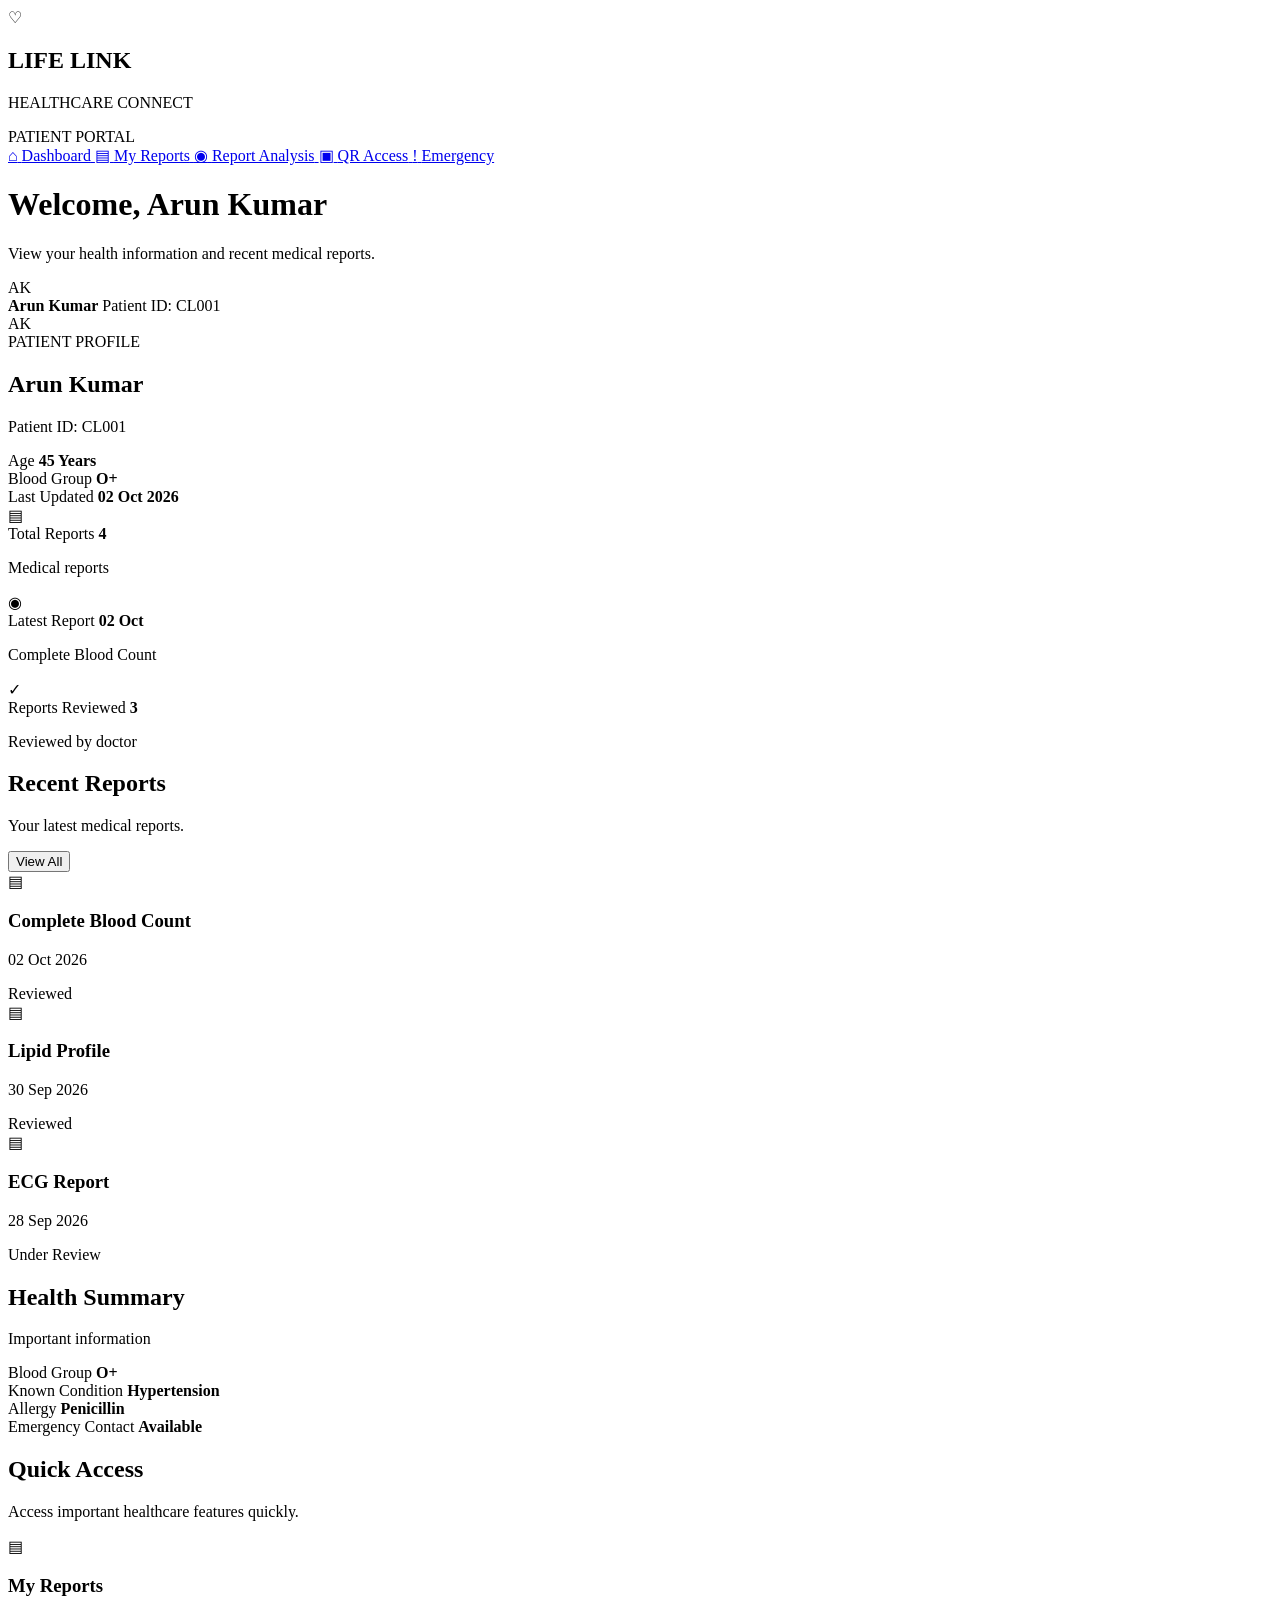
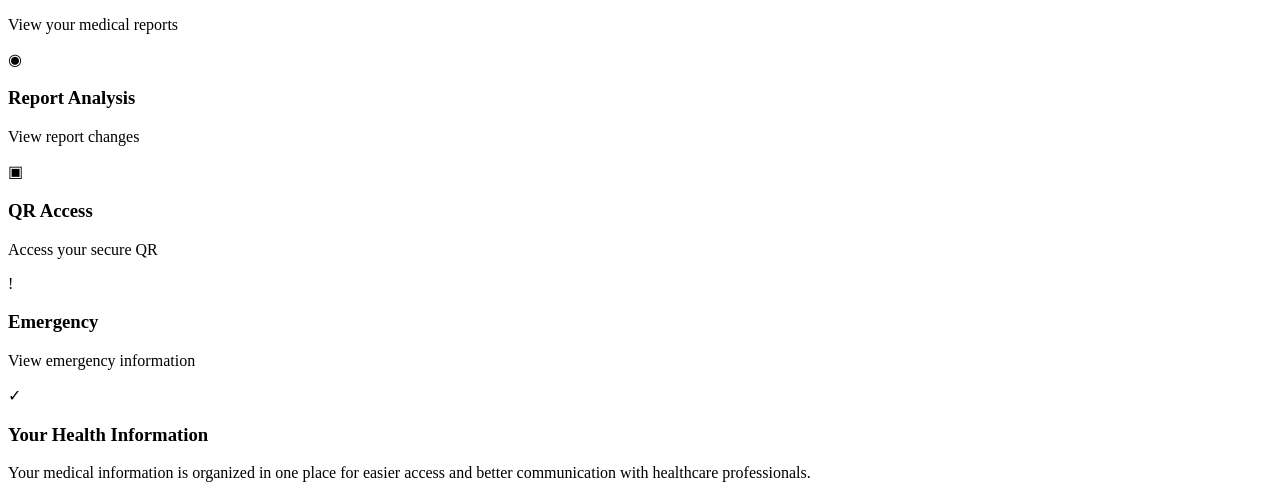
==== frontend/patient/dashboard.html @ 26da2025 "Add new changes" ====
<!DOCTYPE html>
<html lang="en">

<head>
    <meta charset="UTF-8">
    <meta name="viewport" content="width=device-width, initial-scale=1.0">

    <title>LIFE LINK | Patient Dashboard</title>

    <link rel="stylesheet" href="../css/patient-dashboard.css">
</head>

<body>

    <!-- SIDEBAR -->
    <aside class="sidebar">

        <div class="logo">

            <div class="logo-icon">♡</div>

            <div>
                <h2>LIFE LINK</h2>
                <p>HEALTHCARE CONNECT</p>
            </div>

        </div>

        <div class="portal-title">
            PATIENT PORTAL
        </div>

        <a href="dashboard.html" class="nav-item active">
            <span class="nav-icon">⌂</span>
            <span>Dashboard</span>
        </a>

        <a href="#" class="nav-item">
            <span class="nav-icon">▤</span>
            <span>My Reports</span>
        </a>

        <a href="#" class="nav-item">
            <span class="nav-icon">◉</span>
            <span>Report Analysis</span>
        </a>

        <a href="#" class="nav-item">
            <span class="nav-icon">▣</span>
            <span>QR Access</span>
        </a>

        <a href="#" class="nav-item">
            <span class="nav-icon">!</span>
            <span>Emergency</span>
        </a>

    </aside>


    <!-- MAIN CONTENT -->
    <main class="main">

        <!-- HEADER -->
        <header class="page-header">

            <div>
                <h1>Welcome, Arun Kumar</h1>
                <p>View your health information and recent medical reports.</p>
            </div>

            <div class="profile-box">

                <div class="profile-avatar">
                    AK
                </div>

                <div>
                    <strong>Arun Kumar</strong>
                    <span>Patient ID: CL001</span>
                </div>

            </div>

        </header>


        <!-- PROFILE CARD -->
        <section class="profile-card">

            <div class="profile-main">

                <div class="large-avatar">
                    AK
                </div>

                <div>

                    <span class="patient-label">
                        PATIENT PROFILE
                    </span>

                    <h2>Arun Kumar</h2>

                    <p>
                        Patient ID: CL001
                    </p>

                </div>

            </div>

            <div class="profile-details">

                <div>
                    <span>Age</span>
                    <strong>45 Years</strong>
                </div>

                <div>
                    <span>Blood Group</span>
                    <strong>O+</strong>
                </div>

                <div>
                    <span>Last Updated</span>
                    <strong>02 Oct 2026</strong>
                </div>

            </div>

        </section>


        <!-- SUMMARY CARDS -->
        <section class="summary-grid">

            <div class="summary-card">

                <div class="summary-icon">
                    ▤
                </div>

                <div>
                    <span>Total Reports</span>
                    <strong>4</strong>
                    <p>Medical reports</p>
                </div>

            </div>


            <div class="summary-card">

                <div class="summary-icon">
                    ◉
                </div>

                <div>
                    <span>Latest Report</span>
                    <strong>02 Oct</strong>
                    <p>Complete Blood Count</p>
                </div>

            </div>


            <div class="summary-card">

                <div class="summary-icon">
                    ✓
                </div>

                <div>
                    <span>Reports Reviewed</span>
                    <strong>3</strong>
                    <p>Reviewed by doctor</p>
                </div>

            </div>

        </section>


        <!-- MAIN GRID -->
        <section class="content-grid">


            <!-- RECENT REPORTS -->
            <div class="reports-card">

                <div class="card-header">

                    <div>
                        <h2>Recent Reports</h2>
                        <p>Your latest medical reports.</p>
                    </div>

                    <button onclick="viewReports()">
                        View All
                    </button>

                </div>


                <div class="report-item">

                    <div class="report-icon">
                        ▤
                    </div>

                    <div class="report-info">

                        <h3>Complete Blood Count</h3>

                        <p>
                            02 Oct 2026
                        </p>

                    </div>

                    <span class="status reviewed">
                        Reviewed
                    </span>

                </div>


                <div class="report-item">

                    <div class="report-icon">
                        ▤
                    </div>

                    <div class="report-info">

                        <h3>Lipid Profile</h3>

                        <p>
                            30 Sep 2026
                        </p>

                    </div>

                    <span class="status reviewed">
                        Reviewed
                    </span>

                </div>


                <div class="report-item">

                    <div class="report-icon">
                        ▤
                    </div>

                    <div class="report-info">

                        <h3>ECG Report</h3>

                        <p>
                            28 Sep 2026
                        </p>

                    </div>

                    <span class="status pending">
                        Under Review
                    </span>

                </div>

            </div>


            <!-- HEALTH SUMMARY -->
            <div class="health-card">

                <div class="card-header">

                    <div>
                        <h2>Health Summary</h2>
                        <p>Important information</p>
                    </div>

                </div>


                <div class="health-item">

                    <span>
                        Blood Group
                    </span>

                    <strong>
                        O+
                    </strong>

                </div>


                <div class="health-item">

                    <span>
                        Known Condition
                    </span>

                    <strong>
                        Hypertension
                    </strong>

                </div>


                <div class="health-item">

                    <span>
                        Allergy
                    </span>

                    <strong>
                        Penicillin
                    </strong>

                </div>


                <div class="health-item">

                    <span>
                        Emergency Contact
                    </span>

                    <strong>
                        Available
                    </strong>

                </div>

            </div>

        </section>


        <!-- QUICK ACTIONS -->
        <section class="quick-section">

            <div class="section-title">

                <h2>Quick Access</h2>

                <p>
                    Access important healthcare features quickly.
                </p>

            </div>


            <div class="quick-grid">

                <div class="quick-card" onclick="viewReports()">

                    <div class="quick-icon">
                        ▤
                    </div>

                    <div>
                        <h3>My Reports</h3>
                        <p>View your medical reports</p>
                    </div>

                </div>


                <div class="quick-card">

                    <div class="quick-icon">
                        ◉
                    </div>

                    <div>
                        <h3>Report Analysis</h3>
                        <p>View report changes</p>
                    </div>

                </div>


                <div class="quick-card">

                    <div class="quick-icon">
                        ▣
                    </div>

                    <div>
                        <h3>QR Access</h3>
                        <p>Access your secure QR</p>
                    </div>

                </div>


                <div class="quick-card emergency">

                    <div class="quick-icon">
                        !
                    </div>

                    <div>
                        <h3>Emergency</h3>
                        <p>View emergency information</p>
                    </div>

                </div>

            </div>

        </section>


        <!-- NOTICE -->
        <section class="notice-card">

            <div class="notice-icon">
                ✓
            </div>

            <div>

                <h3>
                    Your Health Information
                </h3>

                <p>
                    Your medical information is organized in one place
                    for easier access and better communication with
                    healthcare professionals.
                </p>

            </div>

        </section>

    </main>


    <script>

        function viewReports() {
            alert("My Reports page will open here.");
        }

    </script>

</body>

</html>
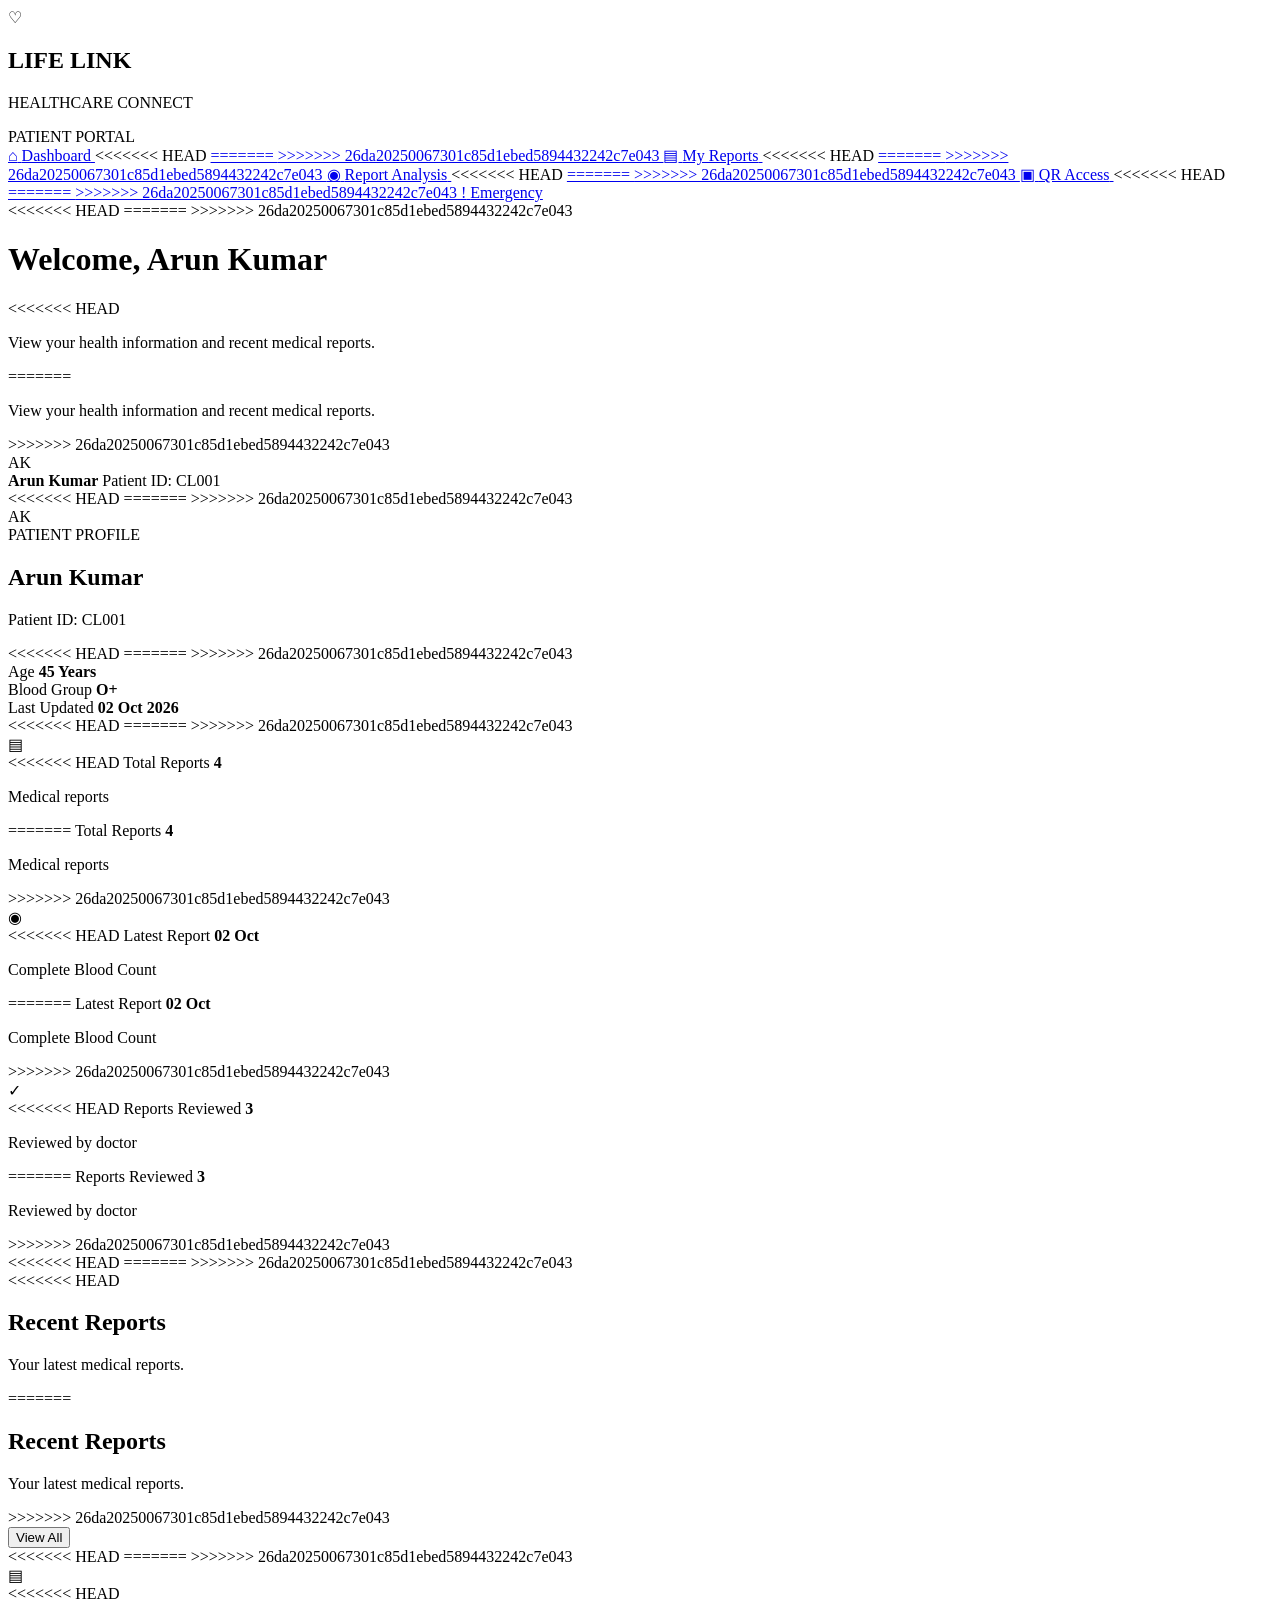
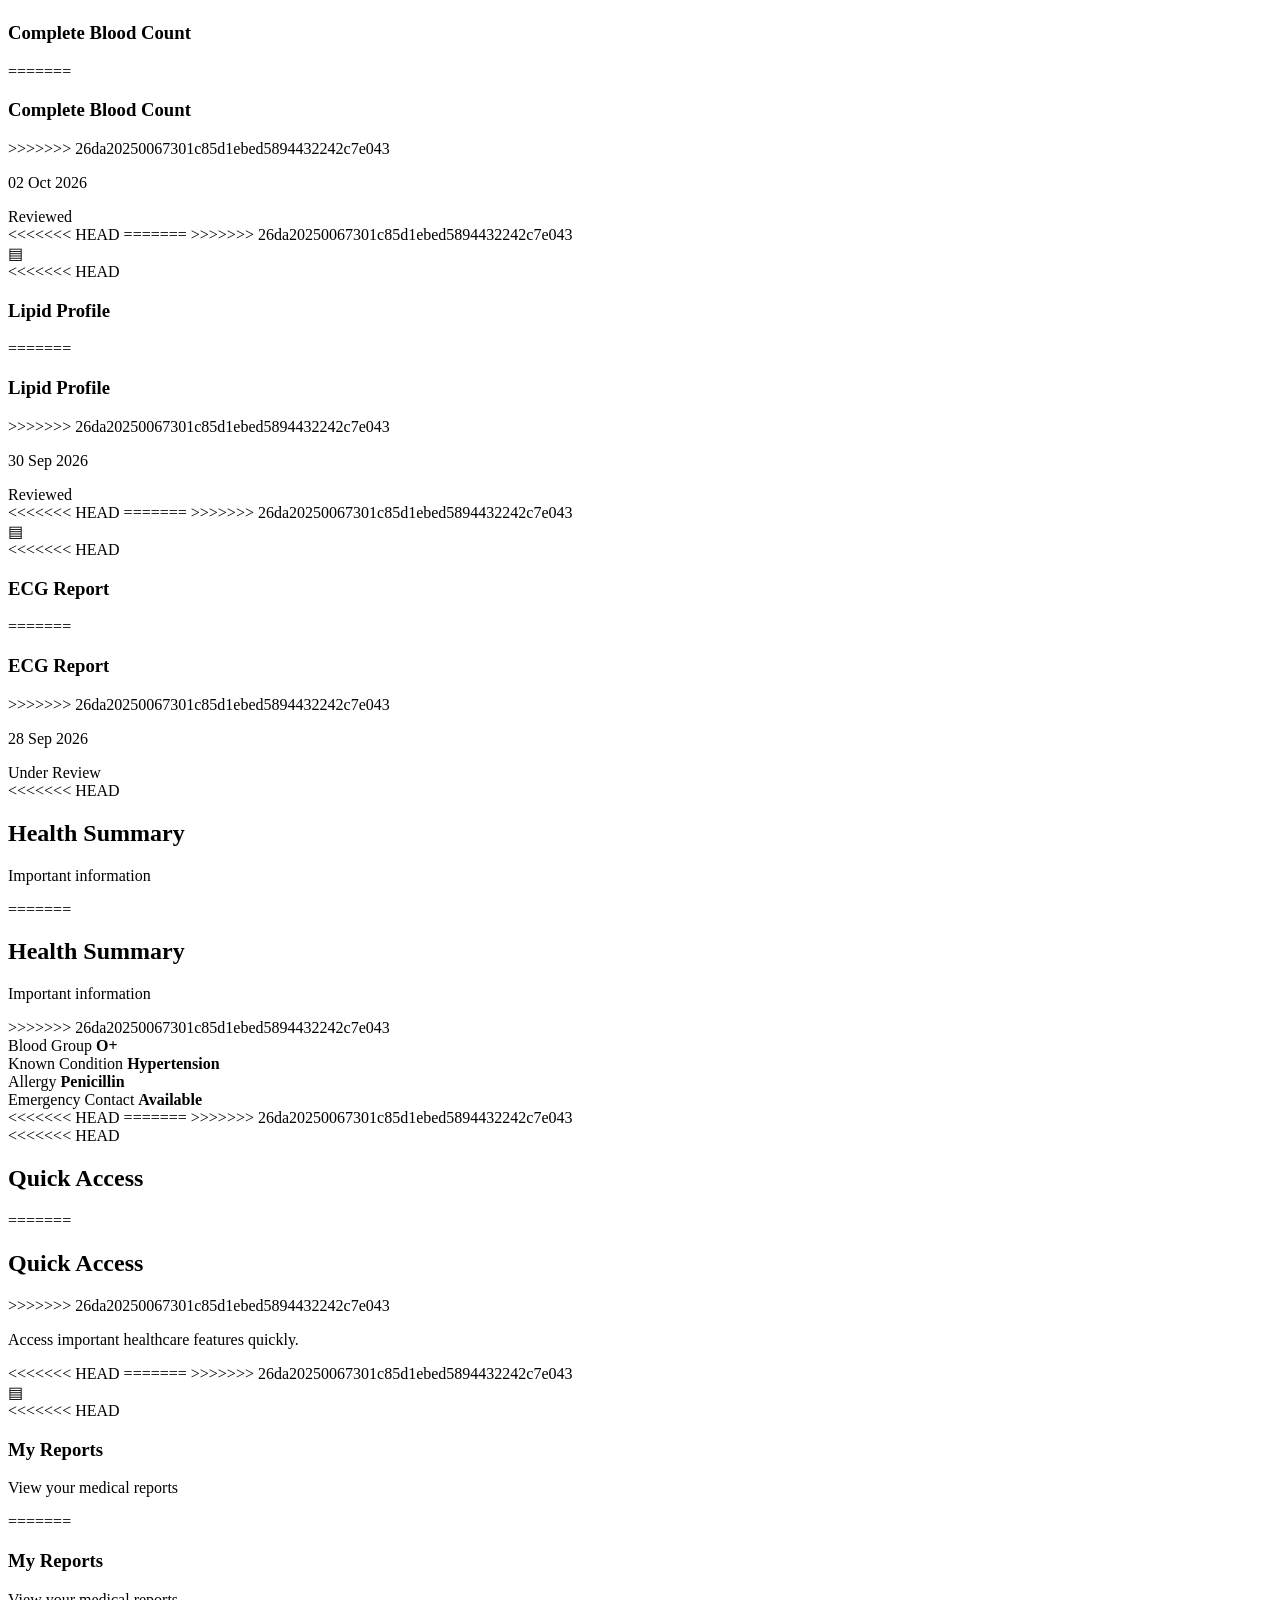
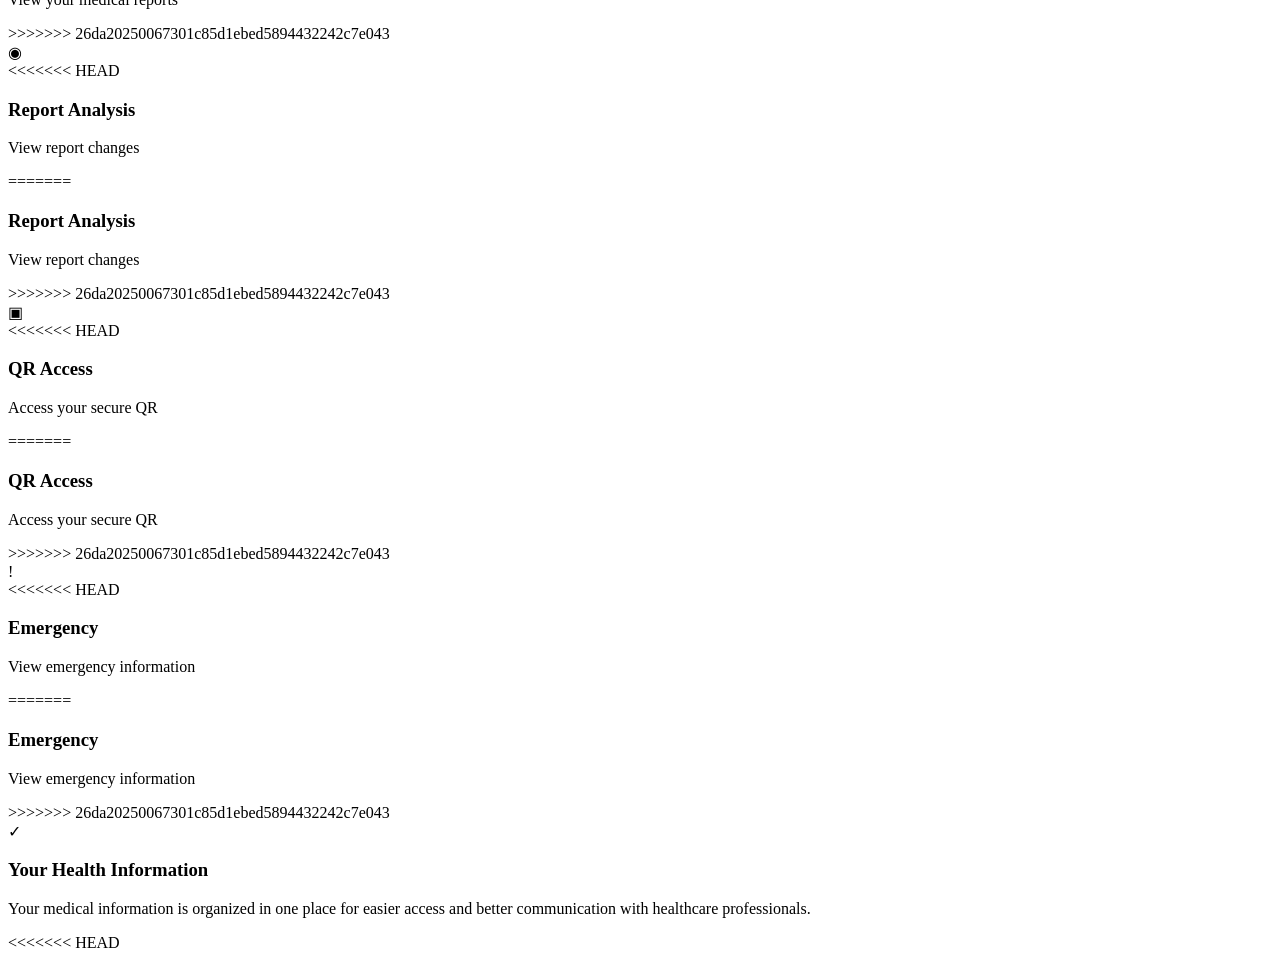
==== commit d94c1fff: "add" ====
--- a/frontend/patient/dashboard.html
+++ b/frontend/patient/dashboard.html
@@ -35,22 +35,38 @@
             <span>Dashboard</span>
         </a>
 
+<<<<<<< HEAD
+        <a href="reports.html" class="nav-item">
+=======
         <a href="#" class="nav-item">
+>>>>>>> 26da20250067301c85d1ebed5894432242c7e043
             <span class="nav-icon">▤</span>
             <span>My Reports</span>
         </a>
 
+<<<<<<< HEAD
+        <a href="analysis.html" class="nav-item">
+=======
         <a href="#" class="nav-item">
+>>>>>>> 26da20250067301c85d1ebed5894432242c7e043
             <span class="nav-icon">◉</span>
             <span>Report Analysis</span>
         </a>
 
+<<<<<<< HEAD
+        <a href="qr.html" class="nav-item">
+=======
         <a href="#" class="nav-item">
+>>>>>>> 26da20250067301c85d1ebed5894432242c7e043
             <span class="nav-icon">▣</span>
             <span>QR Access</span>
         </a>
 
+<<<<<<< HEAD
+        <a href="emergency.html" class="nav-item">
+=======
         <a href="#" class="nav-item">
+>>>>>>> 26da20250067301c85d1ebed5894432242c7e043
             <span class="nav-icon">!</span>
             <span>Emergency</span>
         </a>
@@ -61,14 +77,29 @@
     <!-- MAIN CONTENT -->
     <main class="main">
 
+<<<<<<< HEAD
+
+        <!-- PAGE HEADER -->
+=======
         <!-- HEADER -->
+>>>>>>> 26da20250067301c85d1ebed5894432242c7e043
         <header class="page-header">
 
             <div>
                 <h1>Welcome, Arun Kumar</h1>
+<<<<<<< HEAD
+
+                <p>
+                    View your health information and recent medical reports.
+                </p>
+            </div>
+
+
+=======
                 <p>View your health information and recent medical reports.</p>
             </div>
 
+>>>>>>> 26da20250067301c85d1ebed5894432242c7e043
             <div class="profile-box">
 
                 <div class="profile-avatar">
@@ -85,7 +116,11 @@
         </header>
 
 
+<<<<<<< HEAD
+        <!-- PATIENT PROFILE -->
+=======
         <!-- PROFILE CARD -->
+>>>>>>> 26da20250067301c85d1ebed5894432242c7e043
         <section class="profile-card">
 
             <div class="profile-main">
@@ -110,6 +145,10 @@
 
             </div>
 
+<<<<<<< HEAD
+
+=======
+>>>>>>> 26da20250067301c85d1ebed5894432242c7e043
             <div class="profile-details">
 
                 <div>
@@ -135,6 +174,10 @@
         <!-- SUMMARY CARDS -->
         <section class="summary-grid">
 
+<<<<<<< HEAD
+
+=======
+>>>>>>> 26da20250067301c85d1ebed5894432242c7e043
             <div class="summary-card">
 
                 <div class="summary-icon">
@@ -142,9 +185,21 @@
                 </div>
 
                 <div>
+<<<<<<< HEAD
+
+                    <span>Total Reports</span>
+
+                    <strong>4</strong>
+
+                    <p>
+                        Medical reports
+                    </p>
+
+=======
                     <span>Total Reports</span>
                     <strong>4</strong>
                     <p>Medical reports</p>
+>>>>>>> 26da20250067301c85d1ebed5894432242c7e043
                 </div>
 
             </div>
@@ -157,9 +212,21 @@
                 </div>
 
                 <div>
+<<<<<<< HEAD
+
+                    <span>Latest Report</span>
+
+                    <strong>02 Oct</strong>
+
+                    <p>
+                        Complete Blood Count
+                    </p>
+
+=======
                     <span>Latest Report</span>
                     <strong>02 Oct</strong>
                     <p>Complete Blood Count</p>
+>>>>>>> 26da20250067301c85d1ebed5894432242c7e043
                 </div>
 
             </div>
@@ -172,9 +239,21 @@
                 </div>
 
                 <div>
+<<<<<<< HEAD
+
+                    <span>Reports Reviewed</span>
+
+                    <strong>3</strong>
+
+                    <p>
+                        Reviewed by doctor
+                    </p>
+
+=======
                     <span>Reports Reviewed</span>
                     <strong>3</strong>
                     <p>Reviewed by doctor</p>
+>>>>>>> 26da20250067301c85d1ebed5894432242c7e043
                 </div>
 
             </div>
@@ -182,7 +261,11 @@
         </section>
 
 
+<<<<<<< HEAD
+        <!-- CONTENT GRID -->
+=======
         <!-- MAIN GRID -->
+>>>>>>> 26da20250067301c85d1ebed5894432242c7e043
         <section class="content-grid">
 
 
@@ -192,8 +275,20 @@
                 <div class="card-header">
 
                     <div>
+<<<<<<< HEAD
+
+                        <h2>
+                            Recent Reports
+                        </h2>
+
+                        <p>
+                            Your latest medical reports.
+                        </p>
+
+=======
                         <h2>Recent Reports</h2>
                         <p>Your latest medical reports.</p>
+>>>>>>> 26da20250067301c85d1ebed5894432242c7e043
                     </div>
 
                     <button onclick="viewReports()">
@@ -203,6 +298,10 @@
                 </div>
 
 
+<<<<<<< HEAD
+                <!-- REPORT 1 -->
+=======
+>>>>>>> 26da20250067301c85d1ebed5894432242c7e043
                 <div class="report-item">
 
                     <div class="report-icon">
@@ -211,7 +310,13 @@
 
                     <div class="report-info">
 
+<<<<<<< HEAD
+                        <h3>
+                            Complete Blood Count
+                        </h3>
+=======
                         <h3>Complete Blood Count</h3>
+>>>>>>> 26da20250067301c85d1ebed5894432242c7e043
 
                         <p>
                             02 Oct 2026
@@ -226,6 +331,10 @@
                 </div>
 
 
+<<<<<<< HEAD
+                <!-- REPORT 2 -->
+=======
+>>>>>>> 26da20250067301c85d1ebed5894432242c7e043
                 <div class="report-item">
 
                     <div class="report-icon">
@@ -234,7 +343,13 @@
 
                     <div class="report-info">
 
+<<<<<<< HEAD
+                        <h3>
+                            Lipid Profile
+                        </h3>
+=======
                         <h3>Lipid Profile</h3>
+>>>>>>> 26da20250067301c85d1ebed5894432242c7e043
 
                         <p>
                             30 Sep 2026
@@ -249,6 +364,10 @@
                 </div>
 
 
+<<<<<<< HEAD
+                <!-- REPORT 3 -->
+=======
+>>>>>>> 26da20250067301c85d1ebed5894432242c7e043
                 <div class="report-item">
 
                     <div class="report-icon">
@@ -257,7 +376,13 @@
 
                     <div class="report-info">
 
+<<<<<<< HEAD
+                        <h3>
+                            ECG Report
+                        </h3>
+=======
                         <h3>ECG Report</h3>
+>>>>>>> 26da20250067301c85d1ebed5894432242c7e043
 
                         <p>
                             28 Sep 2026
@@ -280,8 +405,20 @@
                 <div class="card-header">
 
                     <div>
+<<<<<<< HEAD
+
+                        <h2>
+                            Health Summary
+                        </h2>
+
+                        <p>
+                            Important information
+                        </p>
+
+=======
                         <h2>Health Summary</h2>
                         <p>Important information</p>
+>>>>>>> 26da20250067301c85d1ebed5894432242c7e043
                     </div>
 
                 </div>
@@ -343,12 +480,22 @@
         </section>
 
 
+<<<<<<< HEAD
+        <!-- QUICK ACCESS -->
+=======
         <!-- QUICK ACTIONS -->
+>>>>>>> 26da20250067301c85d1ebed5894432242c7e043
         <section class="quick-section">
 
             <div class="section-title">
 
+<<<<<<< HEAD
+                <h2>
+                    Quick Access
+                </h2>
+=======
                 <h2>Quick Access</h2>
+>>>>>>> 26da20250067301c85d1ebed5894432242c7e043
 
                 <p>
                     Access important healthcare features quickly.
@@ -359,6 +506,10 @@
 
             <div class="quick-grid">
 
+<<<<<<< HEAD
+
+=======
+>>>>>>> 26da20250067301c85d1ebed5894432242c7e043
                 <div class="quick-card" onclick="viewReports()">
 
                     <div class="quick-icon">
@@ -366,8 +517,20 @@
                     </div>
 
                     <div>
+<<<<<<< HEAD
+
+                        <h3>
+                            My Reports
+                        </h3>
+
+                        <p>
+                            View your medical reports
+                        </p>
+
+=======
                         <h3>My Reports</h3>
                         <p>View your medical reports</p>
+>>>>>>> 26da20250067301c85d1ebed5894432242c7e043
                     </div>
 
                 </div>
@@ -380,8 +543,20 @@
                     </div>
 
                     <div>
+<<<<<<< HEAD
+
+                        <h3>
+                            Report Analysis
+                        </h3>
+
+                        <p>
+                            View report changes
+                        </p>
+
+=======
                         <h3>Report Analysis</h3>
                         <p>View report changes</p>
+>>>>>>> 26da20250067301c85d1ebed5894432242c7e043
                     </div>
 
                 </div>
@@ -394,8 +569,20 @@
                     </div>
 
                     <div>
+<<<<<<< HEAD
+
+                        <h3>
+                            QR Access
+                        </h3>
+
+                        <p>
+                            Access your secure QR
+                        </p>
+
+=======
                         <h3>QR Access</h3>
                         <p>Access your secure QR</p>
+>>>>>>> 26da20250067301c85d1ebed5894432242c7e043
                     </div>
 
                 </div>
@@ -408,8 +595,20 @@
                     </div>
 
                     <div>
+<<<<<<< HEAD
+
+                        <h3>
+                            Emergency
+                        </h3>
+
+                        <p>
+                            View emergency information
+                        </p>
+
+=======
                         <h3>Emergency</h3>
                         <p>View emergency information</p>
+>>>>>>> 26da20250067301c85d1ebed5894432242c7e043
                     </div>
 
                 </div>
@@ -445,10 +644,20 @@
     </main>
 
 
+<<<<<<< HEAD
+    <!-- JAVASCRIPT -->
+    <script>
+
+        function viewReports() {
+
+            window.location.href = "reports.html";
+
+=======
     <script>
 
         function viewReports() {
             alert("My Reports page will open here.");
+>>>>>>> 26da20250067301c85d1ebed5894432242c7e043
         }
 
     </script>
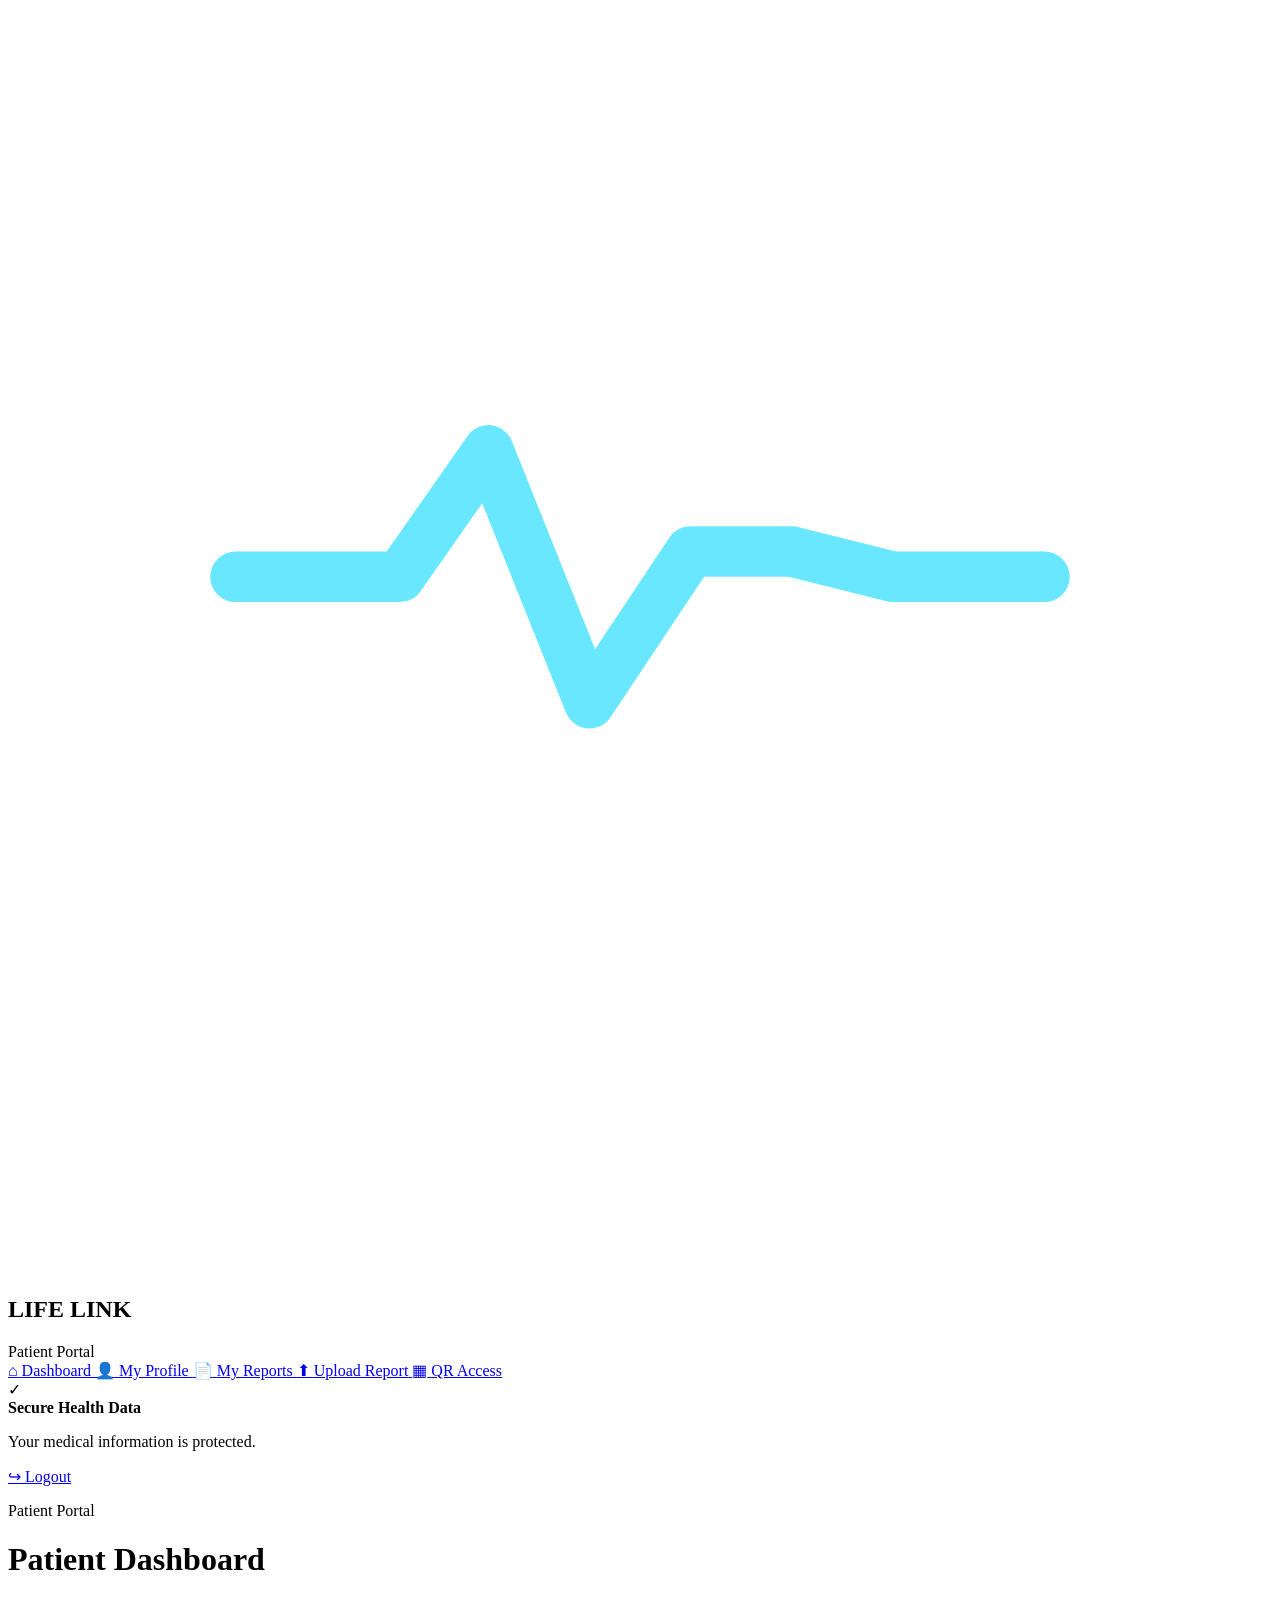
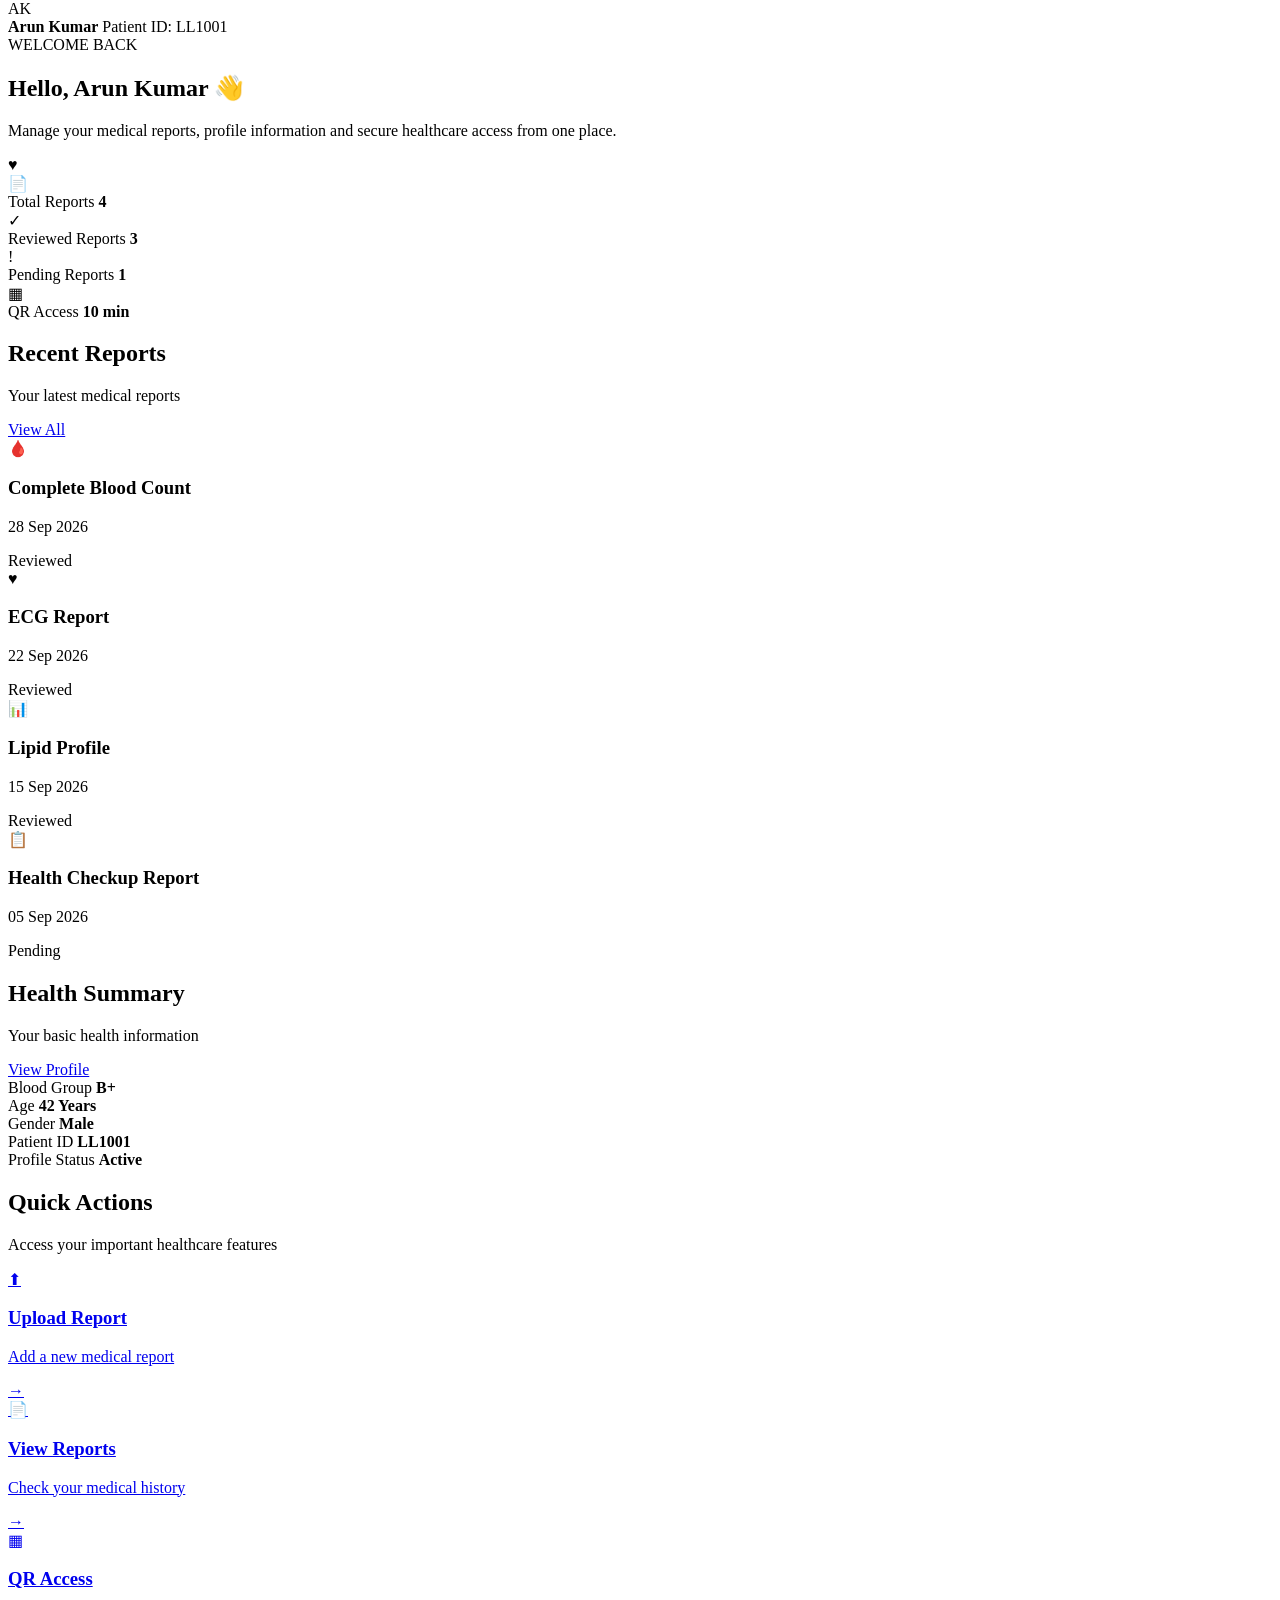
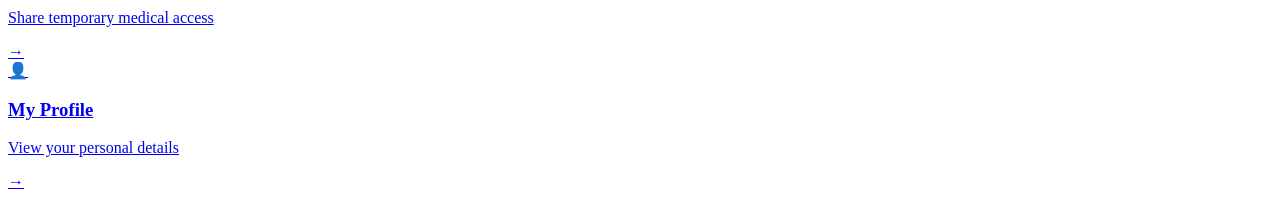
==== commit 7d43548c: "add" ====
--- a/frontend/patient/dashboard.html
+++ b/frontend/patient/dashboard.html
@@ -1,667 +1,416 @@
 <!DOCTYPE html>
 <html lang="en">
-
 <head>
     <meta charset="UTF-8">
     <meta name="viewport" content="width=device-width, initial-scale=1.0">
 
     <title>LIFE LINK | Patient Dashboard</title>
 
+    <link rel="stylesheet" href="../css/patient.css">
     <link rel="stylesheet" href="../css/patient-dashboard.css">
 </head>
 
 <body>
 
-    <!-- SIDEBAR -->
-    <aside class="sidebar">
-
-        <div class="logo">
-
-            <div class="logo-icon">♡</div>
-
-            <div>
-                <h2>LIFE LINK</h2>
-                <p>HEALTHCARE CONNECT</p>
-            </div>
-
-        </div>
-
-        <div class="portal-title">
-            PATIENT PORTAL
-        </div>
+<!-- ================= SIDEBAR ================= -->
+
+<aside class="sidebar">
+
+    <div class="brand">
+
+        <div class="brand-logo">
+            <svg viewBox="0 0 100 100">
+                <path
+                    d="M50 82
+                    C45 76 18 60 14 38
+                    C10 18 31 8 50 27
+                    C69 8 90 18 86 38
+                    C82 60 55 76 50 82Z"
+                    fill="none"
+                    stroke="white"
+                    stroke-width="6"
+                />
+
+                <polyline
+                    points="18,45 31,45 38,35 46,55 54,43 62,43 70,45 82,45"
+                    fill="none"
+                    stroke="#69E7FF"
+                    stroke-width="4"
+                    stroke-linecap="round"
+                    stroke-linejoin="round"
+                />
+            </svg>
+        </div>
+
+        <div class="brand-text">
+            <h2>LIFE LINK</h2>
+            <span>Patient Portal</span>
+        </div>
+
+    </div>
+
+
+    <nav class="sidebar-nav">
 
         <a href="dashboard.html" class="nav-item active">
             <span class="nav-icon">⌂</span>
             <span>Dashboard</span>
         </a>
 
-<<<<<<< HEAD
+        <a href="profile.html" class="nav-item">
+            <span class="nav-icon">👤</span>
+            <span>My Profile</span>
+        </a>
+
         <a href="reports.html" class="nav-item">
-=======
-        <a href="#" class="nav-item">
->>>>>>> 26da20250067301c85d1ebed5894432242c7e043
-            <span class="nav-icon">▤</span>
+            <span class="nav-icon">📄</span>
             <span>My Reports</span>
         </a>
 
-<<<<<<< HEAD
-        <a href="analysis.html" class="nav-item">
-=======
-        <a href="#" class="nav-item">
->>>>>>> 26da20250067301c85d1ebed5894432242c7e043
-            <span class="nav-icon">◉</span>
-            <span>Report Analysis</span>
+        <a href="upload-report.html" class="nav-item">
+            <span class="nav-icon">⬆</span>
+            <span>Upload Report</span>
         </a>
 
-<<<<<<< HEAD
-        <a href="qr.html" class="nav-item">
-=======
-        <a href="#" class="nav-item">
->>>>>>> 26da20250067301c85d1ebed5894432242c7e043
-            <span class="nav-icon">▣</span>
+        <a href="qr-access.html" class="nav-item">
+            <span class="nav-icon">▦</span>
             <span>QR Access</span>
         </a>
 
-<<<<<<< HEAD
-        <a href="emergency.html" class="nav-item">
-=======
-        <a href="#" class="nav-item">
->>>>>>> 26da20250067301c85d1ebed5894432242c7e043
-            <span class="nav-icon">!</span>
-            <span>Emergency</span>
-        </a>
-
-    </aside>
-
-
-    <!-- MAIN CONTENT -->
-    <main class="main">
-
-<<<<<<< HEAD
-
-        <!-- PAGE HEADER -->
-=======
-        <!-- HEADER -->
->>>>>>> 26da20250067301c85d1ebed5894432242c7e043
-        <header class="page-header">
-
-            <div>
-                <h1>Welcome, Arun Kumar</h1>
-<<<<<<< HEAD
-
-                <p>
-                    View your health information and recent medical reports.
-                </p>
-            </div>
-
-
-=======
-                <p>View your health information and recent medical reports.</p>
-            </div>
-
->>>>>>> 26da20250067301c85d1ebed5894432242c7e043
-            <div class="profile-box">
-
-                <div class="profile-avatar">
-                    AK
-                </div>
-
-                <div>
-                    <strong>Arun Kumar</strong>
-                    <span>Patient ID: CL001</span>
-                </div>
-
-            </div>
-
-        </header>
-
-
-<<<<<<< HEAD
-        <!-- PATIENT PROFILE -->
-=======
-        <!-- PROFILE CARD -->
->>>>>>> 26da20250067301c85d1ebed5894432242c7e043
-        <section class="profile-card">
-
-            <div class="profile-main">
-
-                <div class="large-avatar">
-                    AK
-                </div>
-
-                <div>
-
-                    <span class="patient-label">
-                        PATIENT PROFILE
-                    </span>
-
-                    <h2>Arun Kumar</h2>
-
-                    <p>
-                        Patient ID: CL001
-                    </p>
-
-                </div>
-
-            </div>
-
-<<<<<<< HEAD
-
-=======
->>>>>>> 26da20250067301c85d1ebed5894432242c7e043
-            <div class="profile-details">
-
-                <div>
+    </nav>
+
+
+    <div class="secure-box">
+
+        <div class="secure-icon">✓</div>
+
+        <div>
+            <strong>Secure Health Data</strong>
+            <p>Your medical information is protected.</p>
+        </div>
+
+    </div>
+
+
+    <a href="../patient-login.html" class="logout-btn">
+        <span>↪</span>
+        Logout
+    </a>
+
+</aside>
+
+
+<!-- ================= MAIN ================= -->
+
+<main class="main-content">
+
+    <!-- TOP BAR -->
+
+    <header class="topbar">
+
+        <div>
+            <p class="welcome-small">Patient Portal</p>
+            <h1>Patient Dashboard</h1>
+        </div>
+
+        <div class="patient-mini">
+
+            <div class="mini-avatar">AK</div>
+
+            <div>
+                <strong>Arun Kumar</strong>
+                <span>Patient ID: LL1001</span>
+            </div>
+
+        </div>
+
+    </header>
+
+
+    <!-- WELCOME -->
+
+    <section class="welcome-banner">
+
+        <div class="welcome-content">
+
+            <span class="banner-label">WELCOME BACK</span>
+
+            <h2>Hello, Arun Kumar 👋</h2>
+
+            <p>
+                Manage your medical reports, profile information
+                and secure healthcare access from one place.
+            </p>
+
+        </div>
+
+        <div class="health-icon">
+            ♥
+        </div>
+
+    </section>
+
+
+    <!-- STATISTICS -->
+
+    <section class="stats-grid">
+
+        <div class="stat-card">
+            <div class="stat-icon blue">📄</div>
+
+            <div>
+                <span>Total Reports</span>
+                <strong>4</strong>
+            </div>
+        </div>
+
+
+        <div class="stat-card">
+            <div class="stat-icon green">✓</div>
+
+            <div>
+                <span>Reviewed Reports</span>
+                <strong>3</strong>
+            </div>
+        </div>
+
+
+        <div class="stat-card">
+            <div class="stat-icon orange">!</div>
+
+            <div>
+                <span>Pending Reports</span>
+                <strong>1</strong>
+            </div>
+        </div>
+
+
+        <div class="stat-card">
+            <div class="stat-icon cyan">▦</div>
+
+            <div>
+                <span>QR Access</span>
+                <strong>10 min</strong>
+            </div>
+        </div>
+
+    </section>
+
+
+    <!-- DASHBOARD CONTENT -->
+
+    <section class="dashboard-grid">
+
+
+        <!-- RECENT REPORTS -->
+
+        <div class="dashboard-card">
+
+            <div class="card-header">
+
+                <div>
+                    <h2>Recent Reports</h2>
+                    <p>Your latest medical reports</p>
+                </div>
+
+                <a href="reports.html">View All</a>
+
+            </div>
+
+
+            <div class="report-item">
+
+                <div class="report-icon">🩸</div>
+
+                <div class="report-info">
+                    <h3>Complete Blood Count</h3>
+                    <p>28 Sep 2026</p>
+                </div>
+
+                <span class="status reviewed">
+                    Reviewed
+                </span>
+
+            </div>
+
+
+            <div class="report-item">
+
+                <div class="report-icon">♥</div>
+
+                <div class="report-info">
+                    <h3>ECG Report</h3>
+                    <p>22 Sep 2026</p>
+                </div>
+
+                <span class="status reviewed">
+                    Reviewed
+                </span>
+
+            </div>
+
+
+            <div class="report-item">
+
+                <div class="report-icon">📊</div>
+
+                <div class="report-info">
+                    <h3>Lipid Profile</h3>
+                    <p>15 Sep 2026</p>
+                </div>
+
+                <span class="status reviewed">
+                    Reviewed
+                </span>
+
+            </div>
+
+
+            <div class="report-item">
+
+                <div class="report-icon">📋</div>
+
+                <div class="report-info">
+                    <h3>Health Checkup Report</h3>
+                    <p>05 Sep 2026</p>
+                </div>
+
+                <span class="status pending">
+                    Pending
+                </span>
+
+            </div>
+
+        </div>
+
+
+        <!-- HEALTH SUMMARY -->
+
+        <div class="dashboard-card">
+
+            <div class="card-header">
+
+                <div>
+                    <h2>Health Summary</h2>
+                    <p>Your basic health information</p>
+                </div>
+
+                <a href="profile.html">View Profile</a>
+
+            </div>
+
+
+            <div class="health-summary">
+
+                <div class="health-row">
+                    <span>Blood Group</span>
+                    <strong>B+</strong>
+                </div>
+
+                <div class="health-row">
                     <span>Age</span>
-                    <strong>45 Years</strong>
-                </div>
-
-                <div>
-                    <span>Blood Group</span>
-                    <strong>O+</strong>
-                </div>
-
-                <div>
-                    <span>Last Updated</span>
-                    <strong>02 Oct 2026</strong>
-                </div>
-
-            </div>
-
-        </section>
-
-
-        <!-- SUMMARY CARDS -->
-        <section class="summary-grid">
-
-<<<<<<< HEAD
-
-=======
->>>>>>> 26da20250067301c85d1ebed5894432242c7e043
-            <div class="summary-card">
-
-                <div class="summary-icon">
-                    ▤
-                </div>
-
-                <div>
-<<<<<<< HEAD
-
-                    <span>Total Reports</span>
-
-                    <strong>4</strong>
-
-                    <p>
-                        Medical reports
-                    </p>
-
-=======
-                    <span>Total Reports</span>
-                    <strong>4</strong>
-                    <p>Medical reports</p>
->>>>>>> 26da20250067301c85d1ebed5894432242c7e043
-                </div>
-
-            </div>
-
-
-            <div class="summary-card">
-
-                <div class="summary-icon">
-                    ◉
-                </div>
-
-                <div>
-<<<<<<< HEAD
-
-                    <span>Latest Report</span>
-
-                    <strong>02 Oct</strong>
-
-                    <p>
-                        Complete Blood Count
-                    </p>
-
-=======
-                    <span>Latest Report</span>
-                    <strong>02 Oct</strong>
-                    <p>Complete Blood Count</p>
->>>>>>> 26da20250067301c85d1ebed5894432242c7e043
-                </div>
-
-            </div>
-
-
-            <div class="summary-card">
-
-                <div class="summary-icon">
-                    ✓
-                </div>
-
-                <div>
-<<<<<<< HEAD
-
-                    <span>Reports Reviewed</span>
-
-                    <strong>3</strong>
-
-                    <p>
-                        Reviewed by doctor
-                    </p>
-
-=======
-                    <span>Reports Reviewed</span>
-                    <strong>3</strong>
-                    <p>Reviewed by doctor</p>
->>>>>>> 26da20250067301c85d1ebed5894432242c7e043
-                </div>
-
-            </div>
-
-        </section>
-
-
-<<<<<<< HEAD
-        <!-- CONTENT GRID -->
-=======
-        <!-- MAIN GRID -->
->>>>>>> 26da20250067301c85d1ebed5894432242c7e043
-        <section class="content-grid">
-
-
-            <!-- RECENT REPORTS -->
-            <div class="reports-card">
-
-                <div class="card-header">
-
-                    <div>
-<<<<<<< HEAD
-
-                        <h2>
-                            Recent Reports
-                        </h2>
-
-                        <p>
-                            Your latest medical reports.
-                        </p>
-
-=======
-                        <h2>Recent Reports</h2>
-                        <p>Your latest medical reports.</p>
->>>>>>> 26da20250067301c85d1ebed5894432242c7e043
-                    </div>
-
-                    <button onclick="viewReports()">
-                        View All
-                    </button>
-
-                </div>
-
-
-<<<<<<< HEAD
-                <!-- REPORT 1 -->
-=======
->>>>>>> 26da20250067301c85d1ebed5894432242c7e043
-                <div class="report-item">
-
-                    <div class="report-icon">
-                        ▤
-                    </div>
-
-                    <div class="report-info">
-
-<<<<<<< HEAD
-                        <h3>
-                            Complete Blood Count
-                        </h3>
-=======
-                        <h3>Complete Blood Count</h3>
->>>>>>> 26da20250067301c85d1ebed5894432242c7e043
-
-                        <p>
-                            02 Oct 2026
-                        </p>
-
-                    </div>
-
-                    <span class="status reviewed">
-                        Reviewed
-                    </span>
-
-                </div>
-
-
-<<<<<<< HEAD
-                <!-- REPORT 2 -->
-=======
->>>>>>> 26da20250067301c85d1ebed5894432242c7e043
-                <div class="report-item">
-
-                    <div class="report-icon">
-                        ▤
-                    </div>
-
-                    <div class="report-info">
-
-<<<<<<< HEAD
-                        <h3>
-                            Lipid Profile
-                        </h3>
-=======
-                        <h3>Lipid Profile</h3>
->>>>>>> 26da20250067301c85d1ebed5894432242c7e043
-
-                        <p>
-                            30 Sep 2026
-                        </p>
-
-                    </div>
-
-                    <span class="status reviewed">
-                        Reviewed
-                    </span>
-
-                </div>
-
-
-<<<<<<< HEAD
-                <!-- REPORT 3 -->
-=======
->>>>>>> 26da20250067301c85d1ebed5894432242c7e043
-                <div class="report-item">
-
-                    <div class="report-icon">
-                        ▤
-                    </div>
-
-                    <div class="report-info">
-
-<<<<<<< HEAD
-                        <h3>
-                            ECG Report
-                        </h3>
-=======
-                        <h3>ECG Report</h3>
->>>>>>> 26da20250067301c85d1ebed5894432242c7e043
-
-                        <p>
-                            28 Sep 2026
-                        </p>
-
-                    </div>
-
-                    <span class="status pending">
-                        Under Review
-                    </span>
-
-                </div>
-
-            </div>
-
-
-            <!-- HEALTH SUMMARY -->
-            <div class="health-card">
-
-                <div class="card-header">
-
-                    <div>
-<<<<<<< HEAD
-
-                        <h2>
-                            Health Summary
-                        </h2>
-
-                        <p>
-                            Important information
-                        </p>
-
-=======
-                        <h2>Health Summary</h2>
-                        <p>Important information</p>
->>>>>>> 26da20250067301c85d1ebed5894432242c7e043
-                    </div>
-
-                </div>
-
-
-                <div class="health-item">
-
-                    <span>
-                        Blood Group
-                    </span>
-
-                    <strong>
-                        O+
-                    </strong>
-
-                </div>
-
-
-                <div class="health-item">
-
-                    <span>
-                        Known Condition
-                    </span>
-
-                    <strong>
-                        Hypertension
-                    </strong>
-
-                </div>
-
-
-                <div class="health-item">
-
-                    <span>
-                        Allergy
-                    </span>
-
-                    <strong>
-                        Penicillin
-                    </strong>
-
-                </div>
-
-
-                <div class="health-item">
-
-                    <span>
-                        Emergency Contact
-                    </span>
-
-                    <strong>
-                        Available
-                    </strong>
-
-                </div>
-
-            </div>
-
-        </section>
-
-
-<<<<<<< HEAD
-        <!-- QUICK ACCESS -->
-=======
-        <!-- QUICK ACTIONS -->
->>>>>>> 26da20250067301c85d1ebed5894432242c7e043
-        <section class="quick-section">
-
-            <div class="section-title">
-
-<<<<<<< HEAD
-                <h2>
-                    Quick Access
-                </h2>
-=======
-                <h2>Quick Access</h2>
->>>>>>> 26da20250067301c85d1ebed5894432242c7e043
-
-                <p>
-                    Access important healthcare features quickly.
-                </p>
-
-            </div>
-
-
-            <div class="quick-grid">
-
-<<<<<<< HEAD
-
-=======
->>>>>>> 26da20250067301c85d1ebed5894432242c7e043
-                <div class="quick-card" onclick="viewReports()">
-
-                    <div class="quick-icon">
-                        ▤
-                    </div>
-
-                    <div>
-<<<<<<< HEAD
-
-                        <h3>
-                            My Reports
-                        </h3>
-
-                        <p>
-                            View your medical reports
-                        </p>
-
-=======
-                        <h3>My Reports</h3>
-                        <p>View your medical reports</p>
->>>>>>> 26da20250067301c85d1ebed5894432242c7e043
-                    </div>
-
-                </div>
-
-
-                <div class="quick-card">
-
-                    <div class="quick-icon">
-                        ◉
-                    </div>
-
-                    <div>
-<<<<<<< HEAD
-
-                        <h3>
-                            Report Analysis
-                        </h3>
-
-                        <p>
-                            View report changes
-                        </p>
-
-=======
-                        <h3>Report Analysis</h3>
-                        <p>View report changes</p>
->>>>>>> 26da20250067301c85d1ebed5894432242c7e043
-                    </div>
-
-                </div>
-
-
-                <div class="quick-card">
-
-                    <div class="quick-icon">
-                        ▣
-                    </div>
-
-                    <div>
-<<<<<<< HEAD
-
-                        <h3>
-                            QR Access
-                        </h3>
-
-                        <p>
-                            Access your secure QR
-                        </p>
-
-=======
-                        <h3>QR Access</h3>
-                        <p>Access your secure QR</p>
->>>>>>> 26da20250067301c85d1ebed5894432242c7e043
-                    </div>
-
-                </div>
-
-
-                <div class="quick-card emergency">
-
-                    <div class="quick-icon">
-                        !
-                    </div>
-
-                    <div>
-<<<<<<< HEAD
-
-                        <h3>
-                            Emergency
-                        </h3>
-
-                        <p>
-                            View emergency information
-                        </p>
-
-=======
-                        <h3>Emergency</h3>
-                        <p>View emergency information</p>
->>>>>>> 26da20250067301c85d1ebed5894432242c7e043
-                    </div>
-
-                </div>
-
-            </div>
-
-        </section>
-
-
-        <!-- NOTICE -->
-        <section class="notice-card">
-
-            <div class="notice-icon">
-                ✓
-            </div>
-
-            <div>
-
-                <h3>
-                    Your Health Information
-                </h3>
-
-                <p>
-                    Your medical information is organized in one place
-                    for easier access and better communication with
-                    healthcare professionals.
-                </p>
-
-            </div>
-
-        </section>
-
-    </main>
-
-
-<<<<<<< HEAD
-    <!-- JAVASCRIPT -->
-    <script>
-
-        function viewReports() {
-
-            window.location.href = "reports.html";
-
-=======
-    <script>
-
-        function viewReports() {
-            alert("My Reports page will open here.");
->>>>>>> 26da20250067301c85d1ebed5894432242c7e043
-        }
-
-    </script>
+                    <strong>42 Years</strong>
+                </div>
+
+                <div class="health-row">
+                    <span>Gender</span>
+                    <strong>Male</strong>
+                </div>
+
+                <div class="health-row">
+                    <span>Patient ID</span>
+                    <strong>LL1001</strong>
+                </div>
+
+                <div class="health-row">
+                    <span>Profile Status</span>
+                    <strong class="active-text">Active</strong>
+                </div>
+
+            </div>
+
+        </div>
+
+    </section>
+
+
+    <!-- QUICK ACTIONS -->
+
+    <section class="quick-section">
+
+        <div class="section-title">
+
+            <div>
+                <h2>Quick Actions</h2>
+                <p>Access your important healthcare features</p>
+            </div>
+
+        </div>
+
+
+        <div class="quick-grid">
+
+
+            <a href="upload-report.html" class="quick-card">
+
+                <div class="quick-icon upload">⬆</div>
+
+                <div>
+                    <h3>Upload Report</h3>
+                    <p>Add a new medical report</p>
+                </div>
+
+                <span>→</span>
+
+            </a>
+
+
+            <a href="reports.html" class="quick-card">
+
+                <div class="quick-icon reports">📄</div>
+
+                <div>
+                    <h3>View Reports</h3>
+                    <p>Check your medical history</p>
+                </div>
+
+                <span>→</span>
+
+            </a>
+
+
+            <a href="qr-access.html" class="quick-card">
+
+                <div class="quick-icon qr">▦</div>
+
+                <div>
+                    <h3>QR Access</h3>
+                    <p>Share temporary medical access</p>
+                </div>
+
+                <span>→</span>
+
+            </a>
+
+
+            <a href="profile.html" class="quick-card">
+
+                <div class="quick-icon profile">👤</div>
+
+                <div>
+                    <h3>My Profile</h3>
+                    <p>View your personal details</p>
+                </div>
+
+                <span>→</span>
+
+            </a>
+
+        </div>
+
+    </section>
+
+</main>
 
 </body>
-
 </html>
